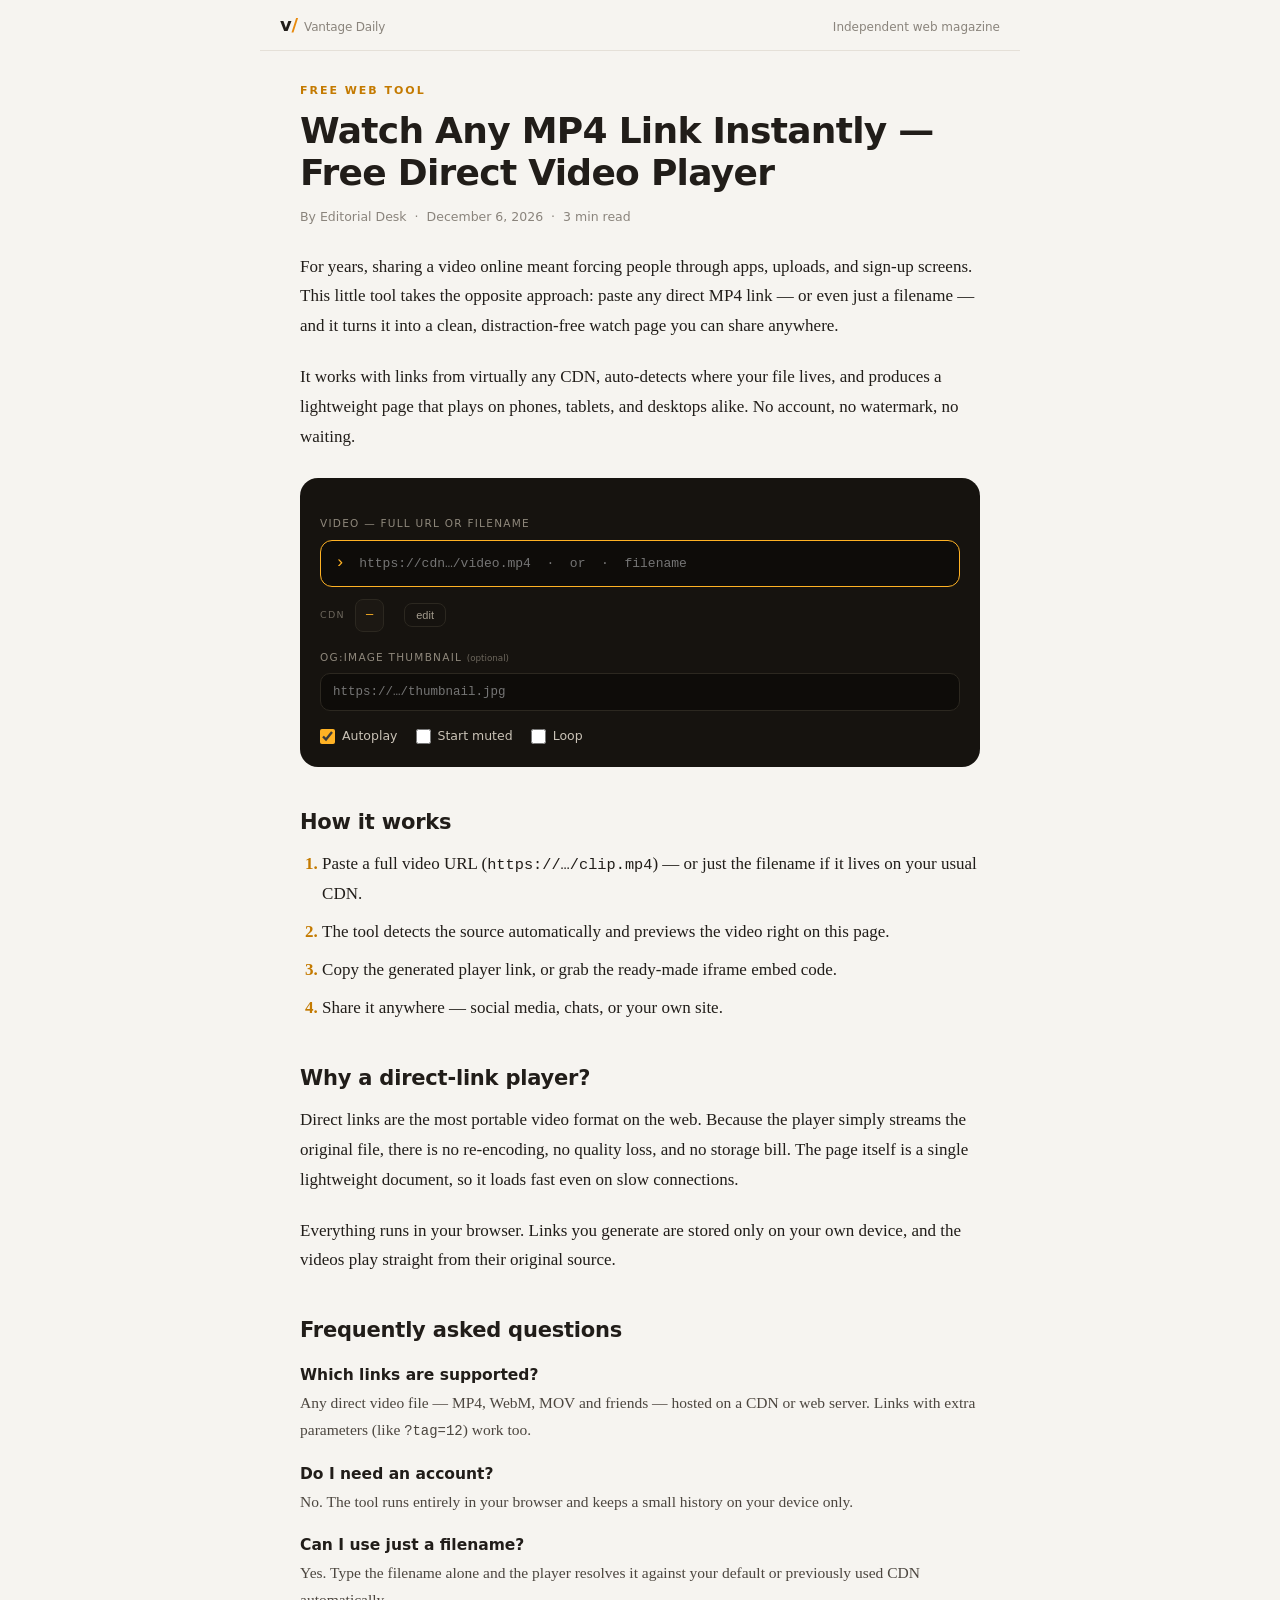
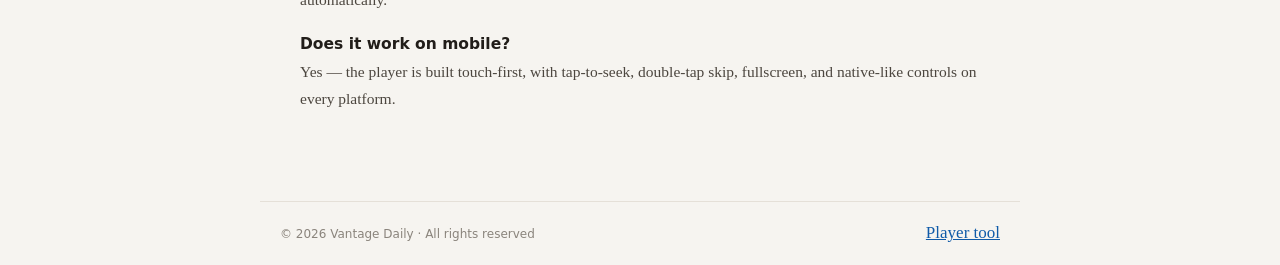
==== f/index.html @ b1898a8d "Add files via upload" ====
<!DOCTYPE html>
<html lang="en">
<head>
<meta charset="UTF-8">
<meta name="viewport" content="width=device-width, initial-scale=1, viewport-fit=cover">
<meta name="robots" content="index, follow, max-image-preview:large">
<meta name="theme-color" content="#f6f4f0">
<title>Free Direct MP4 Player Online</title>
<meta name="description" content="Turn any direct MP4 link into a clean, mobile-friendly watch page.">
<style>
  *{margin:0;padding:0;box-sizing:border-box}
  [hidden]{display:none!important}
  html{color-scheme:light}
  body{background:#f6f4f0;color:#211d19;font:17px/1.75 Georgia,'Times New Roman',serif;-webkit-tap-highlight-color:transparent}

  /* mode player: layar penuh, gelap, tanpa kerangka situs */
  body.mode-play{background:#000;overflow:hidden}
  body.mode-play .site,body.mode-play footer.site{display:none}

  /* ===== kerangka situs (mode generator) ===== */
  .site{max-width:760px;margin:0 auto;padding:16px 20px;display:flex;align-items:baseline;justify-content:space-between;border-bottom:1px solid #e5e0d8}
  .site b{font:700 18px/1 system-ui,-apple-system,'Segoe UI',Roboto,sans-serif;letter-spacing:-.01em}
  .site b em{color:#e8890c;font-style:normal}
  .site span{font:12px system-ui,sans-serif;color:#8a847c}
  main{max-width:720px;margin:0 auto;padding:34px 20px 50px}
  .kicker{font:600 11px/1 system-ui,sans-serif;letter-spacing:.18em;color:#c47a00;text-transform:uppercase}
  h1{font:700 clamp(26px,5vw,36px)/1.18 system-ui,-apple-system,'Segoe UI',Roboto,sans-serif;letter-spacing:-.02em;margin:12px 0 14px}
  .byline{display:flex;gap:8px;flex-wrap:wrap;font:12.5px system-ui,sans-serif;color:#8a847c;margin-bottom:28px}
  .post p{margin:0 0 1.25em}
  .post h2{font:700 21px/1.3 system-ui,sans-serif;letter-spacing:-.01em;margin:2em 0 .6em}
  .post h3{font:600 15.5px system-ui,sans-serif;margin:1.4em 0 .3em}
  a.inline{color:#0f5aa8}
  ol.steps{padding-left:1.3em;margin-bottom:1.4em}
  ol.steps li{margin:.5em 0}
  ol.steps li::marker{color:#c47a00;font-weight:700}
  .faq p{color:#4c463f;font-size:15.5px}
  footer.site{border-top:1px solid #e5e0d8;border-bottom:0;margin-top:20px}

  /* ===== tombol CTA ===== */
  .cta-btn{display:inline-block;font:700 16px/1 system-ui,sans-serif;color:#241400;
    background:linear-gradient(180deg,#ffc043,#ff9d0a);padding:16px 34px;border-radius:999px;
    text-decoration:none;box-shadow:0 10px 24px rgba(255,157,10,.35);animation:pulse 2.4s ease-in-out infinite}
  .cta-btn:active{transform:translateY(1px)}
  @keyframes pulse{0%,100%{transform:scale(1)}50%{transform:scale(1.04)}}

  /* ===== kartu tool (gelap, dalam halaman terang) ===== */
  .tool{background:#16130f;color:#eee;border-radius:18px;padding:20px;margin:2em 0;font-family:system-ui,sans-serif;font-size:13.5px}
  .lb{display:block;font-size:10.5px;letter-spacing:.12em;color:#8f887c;text-transform:uppercase;margin:16px 0 7px}
  .lb small{text-transform:none;letter-spacing:0;color:#6d675d}
  .term{display:flex;align-items:center;gap:8px;background:#0e0c09;border:1px solid #2c2820;border-radius:12px;padding:4px 4px 4px 14px;transition:border-color .15s}
  .term:focus-within{border-color:#ffb224}
  .term .ps{color:#ffb224;font-family:ui-monospace,Menlo,monospace;font-size:17px;flex:none}
  .term input{flex:1;min-width:0;background:none;border:0;outline:0;color:#fff;font-family:ui-monospace,Menlo,Consolas,monospace;font-size:13px;padding:11px 6px}
  .inp{width:100%;background:#0e0c09;border:1px solid #2c2820;border-radius:10px;color:#fff;outline:0;font-family:ui-monospace,Menlo,monospace;font-size:12.5px;padding:11px 12px;transition:border-color .15s}
  .inp:focus{border-color:#ffb224}
  .cdnrow{display:flex;align-items:center;gap:10px;flex-wrap:wrap;font-size:12px}
  .cdnrow .k{font-size:9.5px;letter-spacing:.14em;color:#6d675d;text-transform:uppercase}
  .cdnrow code{font-family:ui-monospace,Menlo,monospace;color:#ffb224;background:#1c1813;border:1px solid #2c2820;border-radius:8px;padding:5px 10px;max-width:52vw;overflow:hidden;text-overflow:ellipsis;white-space:nowrap}
  .cdnrow .st{color:#8f887c}
  .mini{background:none;border:1px solid #2c2820;color:#a49c8e;border-radius:8px;font-size:11px;padding:5px 11px;cursor:pointer}
  .mini:hover{border-color:#ffb224;color:#ffb224}
  .opts{display:flex;flex-wrap:wrap;gap:8px 18px;font-size:12.5px;color:#c9c2b6}
  .opts label{display:flex;align-items:center;gap:7px;cursor:pointer}
  .opts input{accent-color:#ffb224;width:15px;height:15px}
  #pvWrap{margin-top:16px;border:1px solid #2c2820;border-radius:12px;overflow:hidden;background:#000}
  #pv{display:block;width:100%;max-height:280px;object-fit:contain;background:#000}
  #pvInfo{font-family:ui-monospace,Menlo,monospace;font-size:11px;color:#8f887c;padding:8px 12px;border-top:1px solid #241f18}
  .pverr{margin-top:12px;color:#ff8f80;font-size:12.5px;background:#23120e;border:1px solid #40201a;border-radius:10px;padding:10px 14px;line-height:1.55}
  .out{display:flex;gap:8px;flex-wrap:wrap}
  .out input{flex:1;min-width:180px;background:#0e0c09;border:1px solid #2c2820;border-radius:10px;color:#ffb224;font-family:ui-monospace,Menlo,monospace;font-size:12px;padding:11px 12px}
  .btn{flex:none;font:600 11.5px/1 ui-monospace,Menlo,monospace;letter-spacing:.05em;padding:12px 16px;border-radius:10px;border:1px solid transparent;cursor:pointer}
  .btn-a{background:#ffb224;color:#1a1200}
  .btn-a:hover{background:#ffc14d}
  .btn-g{background:none;color:#ddd;border-color:#3a352b}
  .btn-g:hover{border-color:#fff;color:#fff}
  #hist{list-style:none;margin-top:2px}
  #hist li{display:flex;align-items:center;gap:10px;padding:9px 0;border-top:1px solid #241f18;font-size:12.5px}
  #hist .hn{flex:1;min-width:0;overflow:hidden;text-overflow:ellipsis;white-space:nowrap;color:#c9c2b6;cursor:pointer}
  #hist .hn:hover{color:#ffb224}
  #hist button{background:none;border:0;color:#8f887c;cursor:pointer;font-size:12px;padding:4px 6px;border-radius:6px}
  #hist button:hover{background:#241f18;color:#fff}

  #toast{position:fixed;left:50%;bottom:26px;transform:translate(-50%,16px);background:#1e1e1e;border:1px solid #3a3a3a;color:#fff;font:13px system-ui,sans-serif;padding:10px 18px;border-radius:99px;opacity:0;pointer-events:none;transition:opacity .2s,transform .2s;z-index:99}
  #toast.on{opacity:1;transform:translate(-50%,0)}

  /* ===== player (fullscreen) ===== */
  #stage{position:fixed;inset:0;background:#000;overflow:hidden;
    user-select:none;-webkit-user-select:none;-webkit-touch-callout:none}
  #stage.idle{cursor:none}
  #stage video{position:absolute;inset:0;width:100%;height:100%;object-fit:contain;background:#000;display:block}
  #tap{position:absolute;inset:0;z-index:1;touch-action:manipulation}
  #spinner{position:absolute;top:50%;left:50%;width:46px;height:46px;margin:-23px 0 0 -23px;border-radius:50%;border:3px solid rgba(255,255,255,.15);border-top-color:#ffb224;animation:sp .8s linear infinite;z-index:2;opacity:0;pointer-events:none;transition:opacity .2s}
  #spinner.on{opacity:1}
  @keyframes sp{to{transform:rotate(360deg)}}
  #big{position:absolute;inset:0;z-index:2;display:grid;place-items:center}
  #big button{width:76px;height:76px;border-radius:50%;border:1px solid rgba(255,255,255,.35);background:rgba(0,0,0,.5);color:#fff;display:grid;place-items:center;cursor:pointer}
  #unmute{position:absolute;top:max(12px,env(safe-area-inset-top));left:max(12px,env(safe-area-inset-left));z-index:4;display:inline-flex;align-items:center;gap:8px;background:rgba(0,0,0,.65);border:1px solid rgba(255,255,255,.25);border-radius:99px;color:#fff;font:12.5px system-ui,sans-serif;padding:9px 14px;cursor:pointer;transition:opacity .25s}
  .ripple{position:absolute;z-index:2;transform:translate(-50%,-50%);display:grid;place-items:center;pointer-events:none;animation:rf .6s ease-out forwards}
  .ripple i{position:absolute;width:70px;height:70px;border-radius:50%;border:2px solid rgba(255,255,255,.7);animation:rg .55s ease-out forwards}
  .ripple b{font:12px ui-monospace,Menlo,monospace;background:rgba(0,0,0,.6);padding:4px 10px;border-radius:99px;color:#fff}
  @keyframes rg{0%{transform:scale(.35);opacity:1}100%{transform:scale(1.6);opacity:0}}
  @keyframes rf{0%{opacity:1}70%{opacity:1}100%{opacity:0}}

  #controls{position:absolute;left:0;right:0;bottom:0;z-index:3;padding:24px 10px max(8px,env(safe-area-inset-bottom));
    background:linear-gradient(to top,rgba(0,0,0,.82),rgba(0,0,0,.4) 60%,transparent);transition:opacity .25s}
  #stage.idle #controls,#stage.idle #unmute{opacity:0;pointer-events:none}
  #prog{position:relative;height:26px;display:flex;align-items:center;cursor:pointer;touch-action:none}
  .tr{position:relative;width:100%;height:4px;border-radius:99px;background:rgba(255,255,255,.18);transition:height .15s}
  #prog:hover .tr,#prog.scr .tr{height:6px}
  #buf,#fill{position:absolute;inset:0;border-radius:inherit;transform-origin:left;transform:scaleX(0)}
  #buf{background:rgba(255,255,255,.25)}
  #fill{background:#ffb224}
  #dot{position:absolute;top:50%;left:0;width:13px;height:13px;border-radius:50%;background:#ffb224;transform:translate(-50%,-50%) scale(0);transition:transform .15s}
  #prog:hover #dot,#prog.scr #dot{transform:translate(-50%,-50%) scale(1)}
  #bubble{position:absolute;bottom:28px;left:0;transform:translateX(-50%);background:#111;border:1px solid #333;border-radius:6px;font:11px ui-monospace,Menlo,monospace;padding:4px 8px;white-space:nowrap;color:#fff;opacity:0;transition:opacity .12s;pointer-events:none}
  #prog:hover #bubble,#prog.scr #bubble{opacity:1}
  .bar{display:flex;align-items:center;gap:2px}
  .b{width:38px;height:38px;flex:none;display:inline-flex;align-items:center;justify-content:center;border:0;border-radius:8px;background:none;color:rgba(255,255,255,.88);cursor:pointer;text-decoration:none}
  .b:hover{background:rgba(255,255,255,.12);color:#fff}
  .b.txt{font:12.5px ui-monospace,Menlo,monospace;width:auto;min-width:42px;padding:0 8px}
  .time{font:12.5px ui-monospace,Menlo,monospace;padding:0 10px;font-variant-numeric:tabular-nums;white-space:nowrap;color:#fff}
  .time .d{color:rgba(255,255,255,.45)}
  .sp{flex:1}
  .vol{display:flex;align-items:center}
  #vol{-webkit-appearance:none;appearance:none;width:0;opacity:0;height:3px;border-radius:99px;background:rgba(255,255,255,.25);cursor:pointer;transition:width .2s,opacity .2s,margin .2s}
  .vol:hover #vol,#vol:focus-visible{width:70px;opacity:1;margin:0 8px 0 2px}
  #vol::-webkit-slider-thumb{-webkit-appearance:none;width:11px;height:11px;border-radius:50%;background:#fff;border:0}
  #vol::-moz-range-thumb{width:11px;height:11px;border-radius:50%;background:#fff;border:0}
  @media (hover:none){#vol{display:none}}
  #menu{position:absolute;bottom:calc(100% + 10px);right:10px;background:#111;border:1px solid #333;border-radius:10px;padding:5px;min-width:80px;display:flex;flex-direction:column;box-shadow:0 12px 30px rgba(0,0,0,.5)}
  #menu button{font:12px ui-monospace,Menlo,monospace;text-align:right;padding:7px 12px;background:none;border:0;border-radius:6px;color:rgba(255,255,255,.7);cursor:pointer}
  #menu button:hover{background:rgba(255,255,255,.08);color:#fff}
  #menu button.on{color:#ffb224}

  /* ===== unit CTA di dalam player ===== */
  #ctaBanner{position:absolute;left:10px;bottom:64px;z-index:5;display:flex;align-items:center;gap:10px;
    background:rgba(12,10,8,.88);border:1px solid #3a352b;border-radius:12px;padding:8px 10px 8px 14px;
    -webkit-backdrop-filter:blur(6px);backdrop-filter:blur(6px)}
  #ctaBanner a{display:flex;align-items:center;gap:10px;color:#fff;text-decoration:none;font:13px system-ui,sans-serif;cursor:pointer}
  #ctaBanner b{font:600 9px/1 system-ui,sans-serif;letter-spacing:.16em;color:#ffb224;border:1px solid #4a4335;border-radius:4px;padding:3px 6px}
  #ctaBanner i{color:#ffb224;font-style:normal;font-size:15px}
  #ctaBannerX{background:none;border:0;color:#8f887c;cursor:pointer;font-size:12px;padding:4px 6px}

  #cta,#endcard{position:absolute;inset:0;z-index:6;display:grid;place-items:center;background:rgba(0,0,0,.88);-webkit-backdrop-filter:blur(4px);backdrop-filter:blur(4px)}
  .cta-card,.ec-card{background:#16130f;border:1px solid #3a352b;border-radius:16px;padding:26px 30px;text-align:center;max-width:88%;box-shadow:0 20px 60px rgba(0,0,0,.55)}
  .cta-k,.ec-k{font:600 10px/1 system-ui,sans-serif;letter-spacing:.22em;color:#ffb224;margin:0 0 10px}
  .cta-card h3,.ec-card h3{font:700 20px/1.25 system-ui,sans-serif;color:#fff;margin:0 0 6px}
  .cta-card .sub,.ec-s{font:13px/1.5 system-ui,sans-serif;color:#a49c8e;margin:0 0 18px}
  #ctaSkip,#ecReplay{display:block;margin:12px auto 0;background:none;border:0;color:#8f887c;font:12px system-ui,sans-serif;cursor:pointer;text-decoration:underline}

  #err{position:absolute;inset:0;z-index:7;display:grid;place-items:center;background:rgba(0,0,0,.94);padding:20px;text-align:center}
  #err h2{font:600 17px system-ui,sans-serif;color:#fff;margin-bottom:8px}
  #errTxt{font:13.5px/1.55 system-ui,sans-serif;color:#999;max-width:400px;margin:0 auto 6px}
  #errUrl{display:block;font:11px ui-monospace,Menlo,monospace;color:#666;max-width:min(460px,88%);margin:0 auto 16px;overflow:hidden;text-overflow:ellipsis;white-space:nowrap}
  .errb{display:flex;gap:10px;justify-content:center;flex-wrap:wrap}
</style>
</head>
<body>

<header class="site"><b>v<em>/</em> <span id="brand"></span></b><span>Independent web magazine</span></header>

<!-- ================= MODE PLAYER FULLSCREEN (?id=…) ================= -->
<div id="modePlayer" hidden>
  <div id="stage">
    <video id="vid" playsinline webkit-playsinline preload="metadata"></video>
    <div id="tap"></div>
    <div id="spinner"></div>
    <div id="big" hidden><button id="bigBtn" aria-label="Play"></button></div>
    <button id="unmute" hidden></button>

    <div id="controls">
      <div id="prog">
        <div class="tr"><div id="buf"></div><div id="fill"></div><div id="dot"></div></div>
        <div id="bubble">00:00</div>
      </div>
      <div class="bar">
        <button class="b" id="bPlay" title="Play/Pause (K)"></button>
        <div class="time"><span id="tCur">00:00</span> <span class="d">/ <span id="tDur">--:--</span></span></div>
        <div class="sp"></div>
        <div class="vol">
          <button class="b" id="bMute" title="Mute (M)"></button>
          <input id="vol" type="range" min="0" max="1" step="0.01" value="1" aria-label="Volume">
        </div>
        <button class="b txt" id="bSpeed" title="Playback speed">1×</button>
        <button class="b" id="bPip" title="Picture-in-Picture (P)" hidden></button>
        <a class="b" id="bDl" target="_blank" rel="noopener" title="Open / download video"></a>
        <button class="b" id="bFs" title="Fullscreen (F)"></button>
      </div>
      <div id="menu" hidden></div>
    </div>

    <!-- A — banner sponsor (varian opsional) -->
    <div id="ctaBanner" hidden>
      <a id="ctaBannerLink" target="_blank" rel="sponsored noopener">
        <b>SPONSORED</b><span>Continue To Watch Full</span><i>→</i>
      </a>
      <button id="ctaBannerX" aria-label="Close">✕</button>
    </div>

    <!-- B — tombol besar "Continue To Watch Full" (default) -->
    <div id="cta" role="dialog" aria-label="Continue watching" hidden>
      <div class="cta-card">
        <p class="cta-k">VIDEO PAUSED · SPONSORED</p>
        <h3>Continue To Watch Full</h3>
        <p class="sub">Continue on our partner's site, or resume playback below.</p>
        <a class="cta-btn" id="ctaBtn" target="_blank" rel="sponsored noopener">Continue To Watch Full</a>
        <button id="ctaSkip" type="button">Resume video</button>
      </div>
    </div>

    <!-- C — end-card saat video selesai -->
    <div id="endcard" hidden>
      <div class="ec-card">
        <p class="ec-k">UP NEXT · SPONSORED</p>
        <h3>Enjoyed the video?</h3>
        <p class="ec-s">Here's a pick from our partner — opens in a new tab.</p>
        <a class="cta-btn" id="ecBtn" target="_blank" rel="sponsored noopener">Watch Next</a>
        <button id="ecReplay" type="button">↺ Replay</button>
      </div>
    </div>

    <div id="err" hidden>
      <div>
        <h2>Video failed to load</h2>
        <p id="errTxt"></p>
        <code id="errUrl"></code>
        <div class="errb">
          <button class="btn btn-a" id="bRetry">TRY AGAIN</button>
          <a class="btn btn-g" id="bOpen2" target="_blank" rel="noopener">OPEN URL</a>
        </div>
      </div>
    </div>
  </div>
</div>

<!-- ================= MODE TOOL / GENERATOR (root) ================= -->
<div id="modeTool" hidden>
  <main>
    <article class="post">
      <p class="kicker">Free web tool</p>
      <h1>Watch Any MP4 Link Instantly — Free Direct Video Player</h1>
      <div class="byline">
        <span>By Editorial Desk</span><span>·</span>
        <time id="tDate"></time><span>·</span>
        <span>3 min read</span>
      </div>

      <p>For years, sharing a video online meant forcing people through apps, uploads, and sign-up screens. This little tool takes the opposite approach: paste any direct MP4 link — or even just a filename — and it turns it into a clean, distraction-free watch page you can share anywhere.</p>
      <p>It works with links from virtually any CDN, auto-detects where your file lives, and produces a lightweight page that plays on phones, tablets, and desktops alike. No account, no watermark, no waiting.</p>

      <div class="tool">
        <label class="lb">Video — full URL or filename</label>
        <div class="term">
          <span class="ps">›</span>
          <input id="srcIn" placeholder="https://cdn…/video.mp4  ·  or  ·  filename" spellcheck="false" autocomplete="off" autocapitalize="off">
        </div>

        <div class="cdnrow" style="margin-top:12px">
          <span class="k">CDN</span>
          <code id="cdnChip">—</code>
          <span class="st" id="cdnState"></span>
          <button class="mini" id="cdnEdit">edit</button>
        </div>

        <div id="adv" hidden>
          <label class="lb">Manual CDN <small>(optional — used if filename detection misses)</small></label>
          <input id="cdnIn" class="inp" placeholder="https://cdn2.videy.co/" spellcheck="false">
          <label class="lb">Player base <small>(empty = auto)</small></label>
          <input id="baseIn" class="inp" placeholder="auto from this file's location" spellcheck="false">
        </div>

        <label class="lb">og:image thumbnail <small>(optional)</small></label>
        <input id="thumbIn" class="inp" placeholder="https://…/thumbnail.jpg" spellcheck="false">

        <div class="opts" style="margin-top:14px">
          <label><input type="checkbox" id="opA" checked> Autoplay</label>
          <label><input type="checkbox" id="opM"> Start muted</label>
          <label><input type="checkbox" id="opL"> Loop</label>
        </div>

        <div id="pvWrap" hidden>
          <video id="pv" muted playsinline preload="metadata"></video>
          <div id="pvInfo"></div>
        </div>
        <p id="pvErr" class="pverr" hidden></p>

        <div id="outWrap" hidden>
          <label class="lb">Player link — copy &amp; share</label>
          <div class="out">
            <input id="outUrl" readonly>
            <button class="btn btn-a" id="bCopy">COPY</button>
            <button class="btn btn-g" id="bShare">SHARE</button>
            <button class="btn btn-g" id="bOpen">OPEN</button>
          </div>
          <label class="lb">Embed code (iframe)</label>
          <div class="out">
            <input id="outEmb" readonly>
            <button class="btn btn-g" id="bCopyEmb">COPY</button>
          </div>
        </div>

        <div id="histWrap" hidden>
          <label class="lb">Recent links (stored in this browser)</label>
          <ul id="hist"></ul>
        </div>
      </div>

      <h2>How it works</h2>
      <ol class="steps">
        <li>Paste a full video URL (<code style="font-size:.9em">https://…/clip.mp4</code>) — or just the filename if it lives on your usual CDN.</li>
        <li>The tool detects the source automatically and previews the video right on this page.</li>
        <li>Copy the generated player link, or grab the ready-made iframe embed code.</li>
        <li>Share it anywhere — social media, chats, or your own site.</li>
      </ol>

      <h2>Why a direct-link player?</h2>
      <p>Direct links are the most portable video format on the web. Because the player simply streams the original file, there is no re-encoding, no quality loss, and no storage bill. The page itself is a single lightweight document, so it loads fast even on slow connections.</p>
      <p>Everything runs in your browser. Links you generate are stored only on your own device, and the videos play straight from their original source.</p>

      <h2>Frequently asked questions</h2>
      <div class="faq">
        <h3>Which links are supported?</h3>
        <p>Any direct video file — MP4, WebM, MOV and friends — hosted on a CDN or web server. Links with extra parameters (like <code style="font-size:.9em">?tag=12</code>) work too.</p>
        <h3>Do I need an account?</h3>
        <p>No. The tool runs entirely in your browser and keeps a small history on your device only.</p>
        <h3>Can I use just a filename?</h3>
        <p>Yes. Type the filename alone and the player resolves it against your default or previously used CDN automatically.</p>
        <h3>Does it work on mobile?</h3>
        <p>Yes — the player is built touch-first, with tap-to-seek, double-tap skip, fullscreen, and native-like controls on every platform.</p>
      </div>
    </article>
  </main>
</div>

<footer class="site">
  <span>© <span id="yr"></span> <span id="brand2"></span> · All rights reserved</span>
  <a class="inline" href="./">Player tool</a>
</footer>

<div id="toast"></div>

<script>
(() => {
'use strict';

/* ================================================================
   KONFIGURASI — sudah terisi
   ================================================================ */
const SITE_NAME     = 'Vantage Daily';
const SMARTLINK_URL = 'https://omg10.com/4/10410353';   // target tombol Continue To Watch Full

/* Zona Monetag — format {src, zone} sesuai snippet dashboard */
const MONETAG_ZONES = [
  { src: 'https://al5sm.com/tag.min.js', zone: '10918787' },   // Popunder
  // { src: 'https://…/tag.min.js', zone: 'ID_ZONE_LAIN' },     // tambahkan zona lain di sini
];

const CTA_VARIANT  = 'B';  // 'B' = tombol besar (default) | 'A' = banner kecil | 'AB' = split test
const CTA_DELAY    = 8;    // detik — tombol muncul setelah video berputar sekian detik (5–10)
const PAUSE_AT_CTA = true; // video otomatis BERHENTI saat tombol muncul
const END_CARD     = true; // kartu rekomendasi saat video selesai
const DEFAULT_CDN  = 'https://cdn2.videy.co/';

/* ================= util umum ================= */
const $ = id => document.getElementById(id);
const I = {
  play:'<path d="M8 5v14l11-7z" fill="currentColor" stroke="none"/>',
  pause:'<path d="M7 5h3.6v14H7zM13.4 5H17v14h-3.6z" fill="currentColor" stroke="none"/>',
  replay:'<path d="M3 12a9 9 0 1 0 3-6.7"/><path d="M3 4v5h5"/>',
  volH:'<path d="M11 5 6.5 8.5H3v7h3.5L11 19z" fill="currentColor" stroke="none"/><path d="M15.5 8.5a5 5 0 0 1 0 7"/><path d="M18.5 5.5a9.5 9.5 0 0 1 0 13"/>',
  volL:'<path d="M11 5 6.5 8.5H3v7h3.5L11 19z" fill="currentColor" stroke="none"/><path d="M15.5 8.5a5 5 0 0 1 0 7"/>',
  mute:'<path d="M11 5 6.5 8.5H3v7h3.5L11 19z" fill="currentColor" stroke="none"/><path d="m16 9.5 5 5"/><path d="m21 9.5-5 5"/>',
  fsOn:'<path d="M8 3.5H5.5a2 2 0 0 0-2 2V8M16 3.5h2.5a2 2 0 0 1 2 2V8M8 20.5H5.5a2 2 0 0 1-2-2V16M16 20.5h2.5a2 2 0 0 0 2-2V16"/>',
  fsOff:'<path d="M8 3.5V6a2 2 0 0 1-2 2H3.5M16 3.5V6a2 2 0 0 0 2 2h2.5M8 20.5V18a2 2 0 0 0-2-2H3.5M16 20.5V18a2 2 0 0 1 2-2h2.5"/>',
  pip:'<rect x="3" y="4.5" width="18" height="15" rx="2"/><rect x="12" y="11" width="6.5" height="5.5" rx="1" fill="currentColor" stroke="none"/>',
  dl:'<path d="M12 3.5V15"/><path d="m7 10.5 5 5 5-5"/><path d="M4.5 20.5h15"/>'
};
const svg = (n,s=20)=>`<svg viewBox="0 0 24 24" width="${s}" height="${s}" fill="none" stroke="currentColor" stroke-width="1.8" stroke-linecap="round" stroke-linejoin="round" aria-hidden="true">${I[n]}</svg>`;

const VIDEO_EXT = /\.(mp4|m4v|webm|ogv|mov|mkv)([?#]|$)/i;
const fmt = t => {
  if (!isFinite(t)) return '--:--';
  t = Math.max(0, Math.round(t));
  const h=t/3600|0, m=(t%3600)/60|0, s=t%60, p=n=>String(n).padStart(2,'0');
  return (h?h+':'+p(m):p(m))+':'+p(s);
};
const fname = u => { try { return decodeURIComponent(new URL(u, location.href).pathname.split('/').pop()||''); } catch(_){ return u; } };
const originOf = u => { try { return new URL(u).origin + '/'; } catch(_){ return ''; } };
const joinBase = (b,n) => (b||DEFAULT_CDN).replace(/\/?$/,'/') + String(n).replace(/^\/+/,'');

function toast(msg) {
  const t = $('toast'); t.textContent = msg; t.classList.add('on');
  clearTimeout(toast._t); toast._t = setTimeout(()=>t.classList.remove('on'), 1400);
}
function copyText(text) {
  const done = () => toast('Copied ✓');
  const fb = () => {
    const ta = document.createElement('textarea');
    ta.value = text; ta.style.cssText = 'position:fixed;opacity:0';
    document.body.appendChild(ta); ta.select();
    try { document.execCommand('copy'); done(); } catch(_){}
    ta.remove();
  };
  if (navigator.clipboard && window.isSecureContext)
    navigator.clipboard.writeText(text).then(done).catch(fb);
  else fb();
}

/* Monetag: zona dimuat pada interaksi pertama pengunjung —
   impresi sah dari klik nyata, LCP halaman tetap cepat */
let adsLoaded = false;
function loadAds() {
  if (adsLoaded || !MONETAG_ZONES.length) return;
  adsLoaded = true;
  MONETAG_ZONES.forEach(z => {
    const s = document.createElement('script');
    s.async = true;
    s.setAttribute('data-cfasync','false');
    if (z.zone) s.dataset.zone = z.zone;   // = s.dataset.zone='10918787'
    s.src = z.src;                          // = s.src='https://al5sm.com/tag.min.js'
    (document.head || document.documentElement).appendChild(s);
  });
}

/* ================= baca ?id= ================= */
function getId() {
  const s = location.search;
  if (!s || s === '?') return null;
  let via = null;
  try { via = new URLSearchParams(s).get('id'); } catch(_){}
  const m = s.match(/[?&]id=([\s\S]*)$/);
  let raw = null;
  if (m) { try { raw = decodeURIComponent(m[1]); } catch(_){ raw = m[1]; } }
  if (raw && /^https?:\/\//i.test(raw)) {
    const KNOWN = /^(autoplay|muted|loop|t|cdn|thumb)=/i;
    const segs = raw.split('&');
    let id = segs[0];
    for (let i = 1; i < segs.length; i++) { if (KNOWN.test(segs[i])) break; id += '&' + segs[i]; }
    return id;
  }
  return via || raw;
}
function resolveSrc(v, cdnBase) {
  v = (v||'').trim();
  if (!v) return null;
  if (/^https?:\/\//i.test(v)) return v;
  if (/^\/\//.test(v)) return 'https:' + v;
  let f = v.replace(/^\.?\/+/, '');
  if (!VIDEO_EXT.test(f) && !f.includes('?')) f += '.mp4';
  return joinBase(cdnBase || DEFAULT_CDN, f);
}

/* ================= SEO helpers ================= */
function setMeta(key, val) {
  const isTw = key.startsWith('twitter');
  let m = document.querySelector(`meta[${isTw?'name':'property'}="${key}"]`);
  if (!m) { m = document.createElement('meta'); m.setAttribute(isTw?'name':'property', key); document.head.appendChild(m); }
  m.setAttribute('content', val);
}
function setCanonical(u) {
  let l = document.querySelector('link[rel="canonical"]');
  if (!l) { l = document.createElement('link'); l.rel = 'canonical'; document.head.appendChild(l); }
  l.href = u;
}
function setLD(obj) {
  const s = document.createElement('script');
  s.type = 'application/ld+json';
  s.textContent = JSON.stringify(obj);
  document.head.appendChild(s);
}

/* ================= JUDUL PREVIEW (deterministik per ?id=) ================= */
function cyrb128(str){let h1=1779033703,h2=3144134277,h3=1013904242,h4=2773480762;for(let i=0,k;i<str.length;i++){k=str.charCodeAt(i);h1=h2^Math.imul(h1^k,597399067);h2=h3^Math.imul(h2^k,2869860233);h3=h4^Math.imul(h3^k,951274213);h4=h1^Math.imul(h4^k,2716044179);}h1=Math.imul(h3^(h1>>>18),597399067);h2=Math.imul(h4^(h2>>>22),2869860233);h3=Math.imul(h1^(h3>>>17),951274213);h4=Math.imul(h2^(h4>>>19),2716044179);return[(h1^h2^h3^h4)>>>0,(h2^h1)>>>0,(h3^h1)>>>0,(h4^h1)>>>0];}
function mulberry32(a){return function(){a|=0;a=a+0x6D2B79F5|0;let t=Math.imul(a^a>>>15,1|a);t=t+Math.imul(t^t>>>7,61|t)^t;return((t^t>>>14)>>>0)/4294967296;}}

const TOPICS=['Morning Routines','Home Workouts','Budget Travel','Pour-Over Coffee','Minimalist Living','Productivity Systems','Streaming Tech','Smartphone Photography','Weekly Meal Prep','Day Hiking','Digital Decluttering','Running for Beginners','Urban Gardening','Sleep Hygiene','Personal Finance Basics','Language Learning','Desk Setups','Video Streaming','Content Creation','Remote Work'];
const ADJ=['Simple','Practical','Honest','No-Nonsense','Refreshingly Realistic','Beginner-Friendly','Underrated','Surprisingly Effective'];
const TITLE_TPL=[
'{Topic}: {adj} Ideas That Actually Work',
'{n} {topic} Habits Worth Copying This Year',
'What Nobody Tells You About {topic}',
'The {adj} Guide to {topic}, Explained',
'Why Everyone Is Talking About {topic} Right Now',
'{topic} 101: {adj} Steps to Get Started',
'{n} {topic} Mistakes Almost Everyone Makes'];
const DEKS=[
'A practical, no-nonsense look at {topic} — what works, what doesn\u2019t, and how to start today.',
'{Topic} made simple: the fundamentals, the common mistakes, and a plan you can actually stick to.',
'Everything you need to know about {topic}, minus the hype and the 20-step systems.',
'From basics to breakthroughs: a clear-eyed guide to {topic} for busy people.'];

function buildArticle(seed) {
  const rng = mulberry32(cyrb128(seed)[0]);
  const pk = a => a[(rng()*a.length)|0];
  const topic = pk(TOPICS), tl = topic.toLowerCase();
  const n = 3 + ((rng()*3)|0), adj = pk(ADJ).toLowerCase();
  const F = s => s.replace(/{Topic}/g,topic).replace(/{topic}/g,tl).replace(/{n}/g,n).replace(/{adj}/g,adj);
  return { title: F(pk(TITLE_TPL)), dek: F(pk(DEKS)) };
}
function fmtDate(d) { return d.toLocaleDateString('en-US',{month:'long',day:'numeric',year:'numeric'}); }

/* ================= MODE PLAYER (fullscreen) ================= */
function initPlayer(id, q) {
  document.body.classList.add('mode-play');
  $('modeTool').hidden = true;
  $('modePlayer').hidden = false;

  /* meta preview share */
  const a = buildArticle(id);
  document.title = a.title + ' · ' + SITE_NAME;
  const thumb = q.get('thumb') || '';
  setMeta('description', a.dek);
  setMeta('og:title', a.title);
  setMeta('og:description', a.dek);
  setMeta('og:type', 'video.other');
  setMeta('og:site_name', SITE_NAME);
  if (thumb) { setMeta('og:image', thumb); setMeta('twitter:card','summary_large_image'); setMeta('twitter:image', thumb); }
  else setMeta('twitter:card','summary');
  setMeta('twitter:title', a.title);
  setMeta('twitter:description', a.dek);
  const canon = location.origin + location.pathname + '?id=' + encodeURIComponent(id);
  setCanonical(canon);
  setMeta('og:url', canon);

  /* --- referensi DOM --- */
  const stage=$('stage'), vid=$('vid'), tap=$('tap'), spin=$('spinner'),
        big=$('big'), bigBtn=$('bigBtn'), unmute=$('unmute'),
        prog=$('prog'), fill=$('fill'), buf=$('buf'), dot=$('dot'), bubble=$('bubble'),
        bPlay=$('bPlay'), tCur=$('tCur'), tDur=$('tDur'), bMute=$('bMute'), vol=$('vol'),
        bSpeed=$('bSpeed'), menu=$('menu'), bPip=$('bPip'), bDl=$('bDl'), bFs=$('bFs'),
        errBox=$('err'), errTxt=$('errTxt'), errUrl=$('errUrl'), bRetry=$('bRetry'), bOpen=$('bOpen2');

  bPlay.innerHTML=svg('play'); bigBtn.innerHTML=svg('play',30);
  bMute.innerHTML=svg('volH'); bFs.innerHTML=svg('fsOn');
  bPip.innerHTML=svg('pip',18); bDl.innerHTML=svg('dl',18);
  unmute.innerHTML=svg('mute',15)+'<span>Tap for sound</span>';

  /* ---- CTA & end-card → smartlink ---- */
  const ctaBox=$('cta'), ctaBtn=$('ctaBtn'), ctaSkip=$('ctaSkip'),
        ctaBanner=$('ctaBanner'), ctaBannerLink=$('ctaBannerLink'), ctaBannerX=$('ctaBannerX'),
        endcard=$('endcard'), ecBtn=$('ecBtn'), ecReplay=$('ecReplay');

  ctaBtn.href = SMARTLINK_URL;
  ctaBannerLink.href = SMARTLINK_URL;
  ecBtn.href = SMARTLINK_URL;

  let variant = CTA_VARIANT;
  if (variant === 'AB') {
    try { variant = sessionStorage.getItem('vg_cta_var'); } catch(_){}
    if (variant !== 'A' && variant !== 'B') {
      variant = Math.random() < .5 ? 'A' : 'B';
      try { sessionStorage.setItem('vg_cta_var', variant); } catch(_){}
    }
  }

  let ctaOpen=false, pausedByCta=false, endOpen=false;

  function showBreak() {
    if (ctaOpen || endOpen) return;
    ctaOpen = true;
    if (variant === 'A') ctaBanner.hidden = false;
    else ctaBox.hidden = false;
    /* video otomatis berhenti saat tombol muncul */
    if (PAUSE_AT_CTA && !vid.paused && !vid.ended) { vid.pause(); pausedByCta = true; }
    stage.classList.remove('idle');
  }
  function closeBreak(resume = true) {
    ctaBox.hidden = true; ctaBanner.hidden = true; ctaOpen = false;
    if (pausedByCta && resume) vid.play().catch(()=>{});
    pausedByCta = false;
    arm();
  }
  function openEndCard() {
    if (!END_CARD || endOpen) return;
    endOpen = true;
    ctaBox.hidden = true; ctaBanner.hidden = true; ctaOpen = false; pausedByCta = false;
    endcard.hidden = false;
    stage.classList.remove('idle');
  }

  vid.addEventListener('timeupdate', () => {
    if (vid.duration && vid.currentTime >= CTA_DELAY) showBreak();
  });
  vid.addEventListener('ended', openEndCard);
  ctaBtn.addEventListener('click', () => closeBreak());      // smartlink buka tab baru + video lanjut
  ctaBannerLink.addEventListener('click', () => closeBreak());
  ctaSkip.addEventListener('click', () => closeBreak());
  ctaBannerX.addEventListener('click', () => closeBreak());
  ecReplay.addEventListener('click', () => {
    endcard.hidden = true; endOpen = false;
    vid.currentTime = 0; vid.play().catch(()=>{});
  });

  /* semua zona Monetag dimuat pada interaksi pertama pengunjung */
  document.addEventListener('pointerdown', loadAds, { once: true, capture: true });

  /* base CDN: dari &cdn= → memori lokal → default */
  let cdnP = (q.get('cdn')||'').trim();
  if (!/^https?:\/\//i.test(cdnP)) cdnP = '';
  if (!cdnP) { try { cdnP = localStorage.getItem('vg_lastcdn') || ''; } catch(_){} }
  if (cdnP && !/\/$/.test(cdnP)) cdnP += '/';

  const fine = matchMedia('(hover:hover) and (pointer:fine)').matches;
  let src='', scrub=false, hideT=0, lastTap={t:0,x:0,tm:0}, startAt=0;

  const errOn = () => !errBox.hidden;
  function sync() {
    const wait = !!vid.src && vid.readyState < 3 && !vid.ended && !errOn();
    spin.classList.toggle('on', wait);
    big.hidden = !(vid.src && !errOn() && !wait && (vid.paused || vid.ended) && !ctaOpen && !endOpen);
    if (!big.hidden) bigBtn.innerHTML = svg(vid.ended?'replay':'play',30);
    unmute.hidden = !(vid.muted && !vid.paused && !errOn());
  }
  function fail() {
    spin.classList.remove('on'); big.hidden = true;
    const C = {1:'Loading was aborted.',2:'Network error.',3:'Video is corrupted or failed to decode.',4:'File not found (404) or format not supported.'};
    errTxt.textContent = (vid.error && C[vid.error.code]) || 'Source could not be reached.';
    errUrl.textContent = src || '';
    errBox.hidden = false;
  }
  function load(url, o = {}) {
    src = url; errBox.hidden = true;
    bDl.href = url; bOpen.href = url;
    vid.loop = !!o.loop;
    if (o.t > 0) startAt = o.t;
    if (o.muted) vid.muted = true;
    vid.src = url; vid.load(); sync(); wake();
    if (o.autoplay !== false) vid.play().catch(() => { vid.muted = true; vid.play().catch(()=>{}); });
    else big.hidden = false;
  }

  vid.addEventListener('loadedmetadata', () => {
    tDur.textContent = fmt(vid.duration);
    if (startAt && startAt < vid.duration) { vid.currentTime = startAt; startAt = 0; }
    sync();
  });
  ['play','playing','pause','ended','waiting','canplay','seeking','seeked'].forEach(e => vid.addEventListener(e, sync));
  vid.addEventListener('error', fail);
  vid.addEventListener('progress', () => {
    const d = vid.duration;
    if (d && vid.buffered.length) buf.style.transform = `scaleX(${Math.min(1, vid.buffered.end(vid.buffered.length-1)/d)})`;
  });
  vid.addEventListener('volumechange', () => { volUI(); sync(); });
  vid.addEventListener('ratechange', () => {
    bSpeed.textContent = vid.playbackRate + '×';
    menu.querySelectorAll('button').forEach(b => b.classList.toggle('on', +b.dataset.r === vid.playbackRate));
  });

  let lastC = -1;
  (function raf() {
    const d = vid.duration;
    if (d > 0) {
      const r = Math.min(1, vid.currentTime / d);
      fill.style.transform = `scaleX(${r})`;
      dot.style.left = r*100 + '%';
      const c = vid.currentTime|0;
      if (c !== lastC) { lastC = c; tCur.textContent = fmt(c); }
    }
    requestAnimationFrame(raf);
  })();

  function togglePlay() {
    if (!vid.src) return;
    if (vid.paused || vid.ended) vid.play().catch(()=>{ vid.muted=true; vid.play().catch(()=>{}); });
    else vid.pause();
    wake();
  }
  bPlay.onclick = togglePlay;
  bigBtn.onclick = togglePlay;

  const ratio = e => { const r = prog.getBoundingClientRect(); return Math.min(1, Math.max(0,(e.clientX-r.left)/r.width)); };
  prog.addEventListener('pointerdown', e => {
    if (!vid.duration) return;
    scrub = true; prog.classList.add('scr'); prog.setPointerCapture(e.pointerId);
    vid.currentTime = ratio(e)*vid.duration; e.preventDefault();
  });
  prog.addEventListener('pointermove', e => {
    const r = prog.getBoundingClientRect();
    bubble.style.left = Math.min(r.width-38, Math.max(38, e.clientX-r.left)) + 'px';
    bubble.textContent = fmt(ratio(e)*(vid.duration||0));
    if (scrub && vid.duration) vid.currentTime = ratio(e)*vid.duration;
  });
  const endS = () => { scrub=false; prog.classList.remove('scr'); wake(); };
  prog.addEventListener('pointerup', endS);
  prog.addEventListener('pointercancel', endS);

  function wake(){ stage.classList.remove('idle'); clearTimeout(hideT); arm(); }
  function arm(){
    clearTimeout(hideT);
    if (!vid.paused && !scrub && menu.hidden && !ctaOpen && !endOpen)
      hideT = setTimeout(()=>{ if(!vid.paused && menu.hidden && !ctaOpen && !endOpen) stage.classList.add('idle'); }, 2600);
  }
  stage.addEventListener('pointermove', wake);

  function seek(d){ if (vid.duration) vid.currentTime = Math.min(vid.duration-.05, Math.max(0, vid.currentTime+d)); }
  function ripple(x,y,l) {
    const el = document.createElement('div'); el.className='ripple';
    el.style.left = Math.min(stage.clientWidth-70, Math.max(70,x))+'px';
    el.style.top  = Math.min(stage.clientHeight-80, Math.max(80,y))+'px';
    el.innerHTML = '<i></i><b>'+l+'</b>';
    stage.appendChild(el); setTimeout(()=>el.remove(), 620);
  }
  tap.addEventListener('pointerup', e => {
    if (e.pointerType==='mouse' && e.button!==0) return;
    const r = stage.getBoundingClientRect(), x=e.clientX-r.left, y=e.clientY-r.top, now=Date.now();
    if (!fine) {
      if (now-lastTap.t<330 && Math.abs(e.clientX-lastTap.x)<90) {
        clearTimeout(lastTap.tm); lastTap.t=0;
        const rx = x/r.width;
        if (vid.duration && (rx<.38 || rx>.62)) {
          const d = rx<.38 ? -10 : 10;
          seek(d); ripple(x,y,(d>0?'+':'\u2212')+'10s');
        } else togglePlay();
        wake(); return;
      }
      lastTap.t=now; lastTap.x=e.clientX;
      lastTap.tm = setTimeout(()=>{ stage.classList.contains('idle') ? wake() : (vid.paused ? wake() : stage.classList.add('idle')); }, 310);
    } else togglePlay();
  });
  tap.addEventListener('dblclick', ()=>{ if (fine) fsToggle(); });

  function volUI() {
    const m = vid.muted || vid.volume===0;
    bMute.innerHTML = svg(m?'mute':(vid.volume<.5?'volL':'volH'));
    vol.value = m?0:vid.volume;
    const p = (m?0:vid.volume)*100;
    vol.style.background = `linear-gradient(to right,#fff ${p}%,rgba(255,255,255,.25) ${p}%)`;
  }
  bMute.onclick = () => { vid.muted = !vid.muted; if (!vid.muted && vid.volume===0) vid.volume=.5; };
  vol.oninput = () => { vid.volume = +vol.value; vid.muted = vol.value==0; };
  unmute.onclick = () => { vid.muted = false; };

  const RATES=[.5,.75,1,1.25,1.5,2];
  menu.innerHTML = RATES.map(r=>`<button data-r="${r}">${r}×</button>`).join('');
  menu.querySelector('[data-r="1"]').classList.add('on');
  menu.onclick = e => { const b=e.target.closest('button'); if(b){ vid.playbackRate=+b.dataset.r; menu.hidden=true; } };
  bSpeed.onclick = e => { e.stopPropagation(); menu.hidden=!menu.hidden; };
  document.addEventListener('pointerdown', e => { if(!menu.hidden && !menu.contains(e.target) && e.target!==bSpeed) menu.hidden=true; });

  if (document.pictureInPictureEnabled) bPip.hidden = false;
  bPip.onclick = async () => { try { document.pictureInPictureElement ? await document.exitPictureInPicture() : await vid.requestPictureInPicture(); } catch(_){} };

  const fsEl = () => document.fullscreenElement || document.webkitFullscreenElement;
  function fsToggle() {
    try {
      if (!fsEl()) {
        if (stage.requestFullscreen) stage.requestFullscreen();
        else if (stage.webkitRequestFullscreen) stage.webkitRequestFullscreen();
        else if (vid.webkitEnterFullscreen) vid.webkitEnterFullscreen();
      } else {
        if (document.exitFullscreen) document.exitFullscreen();
        else if (document.webkitExitFullscreen) document.webkitExitFullscreen();
      }
    } catch(_){}
  }
  bFs.onclick = fsToggle;
  ['fullscreenchange','webkitfullscreenchange'].forEach(ev =>
    document.addEventListener(ev, ()=> bFs.innerHTML = svg(fsEl()?'fsOff':'fsOn')));

  document.addEventListener('keydown', e => {
    if (e.target.matches('input,textarea') || e.target.isContentEditable || !vid.src) return;
    const k = e.key.toLowerCase();
    if (e.key===' '||k==='k'){ e.preventDefault(); togglePlay(); }
    else if (e.key==='ArrowRight'){ e.preventDefault(); seek(5); wake(); }
    else if (e.key==='ArrowLeft'){ e.preventDefault(); seek(-5); wake(); }
    else if (e.key==='ArrowUp'){ e.preventDefault(); vid.volume=Math.min(1,+(vid.volume+.1).toFixed(2)); vid.muted=false; }
    else if (e.key==='ArrowDown'){ e.preventDefault(); vid.volume=Math.max(0,+(vid.volume-.1).toFixed(2)); }
    else if (k==='m') bMute.click();
    else if (k==='f') fsToggle();
    else if (k==='p' && !bPip.hidden) bPip.click();
    else if (/^[0-9]$/.test(e.key) && vid.duration) vid.currentTime = vid.duration*(+e.key/10);
  });

  bRetry.onclick = () => { if (src) load(src, {autoplay:false}); };

  load(resolveSrc(id, cdnP), {
    autoplay: q.get('autoplay') !== '0',
    muted:    q.get('muted') === '1',
    loop:     q.get('loop') === '1',
    t:        parseFloat(q.get('t')) || 0
  });
  volUI();
}

/* ================= MODE GENERATOR (root) ================= */
function initGen() {
  $('modePlayer').hidden = true;
  $('modeTool').hidden = false;

  document.title = 'Free Direct MP4 Player Online — Paste a Link, Watch Instantly · ' + SITE_NAME;
  setMeta('description','Turn any direct MP4 link into a clean, mobile-friendly watch page. Free browser tool — no account, no re-upload.');
  setMeta('og:title', document.title);
  setMeta('og:description','Paste a video link, get a shareable watch page. Free, fast, works on every device.');
  setMeta('og:type','website');
  setCanonical(location.origin + location.pathname);
  setLD({
    '@context':'https://schema.org','@type':'FAQPage',
    mainEntity:[
      {'@type':'Question',name:'Which links are supported?',acceptedAnswer:{'@type':'Answer',text:'Any direct video file — MP4, WebM, MOV and others — hosted on a CDN or web server, including links with extra URL parameters.'}},
      {'@type':'Question',name:'Do I need an account?',acceptedAnswer:{'@type':'Answer',text:'No. The tool runs entirely in your browser and keeps a small history on your device only.'}},
      {'@type':'Question',name:'Can I use just a filename?',acceptedAnswer:{'@type':'Answer',text:'Yes. Type the filename alone and the player resolves it against your default or previously used CDN automatically.'}},
      {'@type':'Question',name:'Does it work on mobile?',acceptedAnswer:{'@type':'Answer',text:'Yes — the player is built touch-first with tap-to-seek, double-tap skip, and fullscreen on every platform.'}}
    ]
  });

  const td=$('tDate'); td.textContent = fmtDate(new Date()); td.dateTime = new Date().toISOString();

  const srcIn=$('srcIn'), cdnIn=$('cdnIn'), baseIn=$('baseIn'), thumbIn=$('thumbIn'),
        cdnChip=$('cdnChip'), cdnState=$('cdnState'), cdnEdit=$('cdnEdit'), adv=$('adv'),
        opA=$('opA'), opM=$('opM'), opL=$('opL'),
        pvWrap=$('pvWrap'), pv=$('pv'), pvInfo=$('pvInfo'), pvErr=$('pvErr'),
        outWrap=$('outWrap'), outUrl=$('outUrl'), outEmb=$('outEmb'),
        bCopy=$('bCopy'), bShare=$('bShare'), bOpen=$('bOpen'), bCopyEmb=$('bCopyEmb'),
        histWrap=$('histWrap'), histUl=$('hist');

  try { baseIn.value = localStorage.getItem('vg_base') || ''; } catch(_){}

  const lastCdn = () => { try { return localStorage.getItem('vg_lastcdn') || ''; } catch(_){ return ''; } };
  function learn(b) {
    if (!b) return;
    try {
      localStorage.setItem('vg_lastcdn', b);
      let a = JSON.parse(localStorage.getItem('vg_cdns')||'[]');
      a = [b, ...a.filter(x=>x!==b)].slice(0,6);
      localStorage.setItem('vg_cdns', JSON.stringify(a));
    } catch(_){}
  }
  function candidateBases() {
    const list = [];
    if (manualBase) list.push(manualBase);
    const last = lastCdn(); if (last) list.push(last);
    try { JSON.parse(localStorage.getItem('vg_cdns')||'[]').forEach(c=>list.push(c)); } catch(_){}
    list.push(DEFAULT_CDN);
    return [...new Set(list.filter(Boolean))];
  }

  let curKind='empty', curUrl='', curName='', curProbe='',
      manualBase='', detectedBase='', cands=[], ci=0,
      playerUrl='', embH=360, attemptT=0, lastPvSrc='';

  function classify(v) {
    v = (v||'').trim();
    if (!v) return {k:'empty'};
    let u = null;
    if (/^https?:\/\//i.test(v)) u = v;
    else if (/^\/\//.test(v)) u = 'https:' + v;
    if (u) { try { u = new URL(u).href; } catch(_){} return {k:'url', u, base:originOf(u)}; }
    const n = v.replace(/^\.?\/+/, '');
    const probe = (!VIDEO_EXT.test(n) && !n.includes('?')) ? n + '.mp4' : n;
    return {k:'file', n, probe};
  }
  function setChip(host, state) { cdnChip.textContent = host || '—'; cdnState.textContent = state || ''; }

  function build() {
    if (curKind === 'empty') { outWrap.hidden = true; pvWrap.hidden = true; pvErr.hidden = true; return; }
    const qq = new URLSearchParams();
    if (curKind === 'url') qq.set('id', curUrl);
    else { qq.set('id', curName); qq.set('cdn', manualBase || detectedBase || cands[0] || DEFAULT_CDN); }
    if (!opA.checked) qq.set('autoplay','0');
    if (opM.checked)  qq.set('muted','1');
    if (opL.checked)  qq.set('loop','1');
    const th = thumbIn.value.trim(); if (th) qq.set('thumb', th);
    const base = (baseIn.value.trim() || location.origin + location.pathname).replace(/\?+$/,'');
    playerUrl = base + '?' + qq.toString();
    try { localStorage.setItem('vg_base', baseIn.value.trim()); } catch(_){}
    outUrl.value = playerUrl;
    outEmb.value = '<iframe src="' + playerUrl + '" width="640" height="' + embH +
                   '" frameborder="0" scrolling="no" allow="autoplay; fullscreen; picture-in-picture" allowfullscreen></iframe>';
    outWrap.hidden = false;
  }

  function showPvErr(msg) {
    pvWrap.hidden = true;
    pvErr.innerHTML = msg || '⚠️ The video could not be loaded from this browser — the link may be dead or the CDN blocks external access. You can still copy the link and test it with <b>OPEN</b>.';
    pvErr.hidden = false;
  }
  function attempt() {
    clearTimeout(attemptT);
    const b = cands[ci];
    setChip(originOf(joinBase(b,'')), ci===0 ? 'detecting…' : `trying another source (${ci+1}/${cands.length})…`);
    lastPvSrc = joinBase(b, curProbe);
    pvWrap.hidden = true; pvErr.hidden = true;
    pv.src = lastPvSrc; pv.load();
    attemptT = setTimeout(pvFail, 9000);
  }
  function pvFail() {
    clearTimeout(attemptT);
    if (curKind === 'file' && ci < cands.length - 1) { ci++; attempt(); return; }
    setChip(originOf(lastPvSrc) || '—', 'failed to load');
    showPvErr();
  }
  pv.addEventListener('error', pvFail);
  pv.addEventListener('loadedmetadata', () => {
    clearTimeout(attemptT);
    if (curKind === 'file') {
      detectedBase = cands[ci] || originOf(pv.currentSrc) || DEFAULT_CDN;
      learn(detectedBase);
      setChip(detectedBase, (manualBase && detectedBase === manualBase) ? 'manual' : 'auto ✓');
      build();
    }
    pvInfo.textContent = `${pv.videoWidth}×${pv.videoHeight} · ${fmt(pv.duration)} — video OK, ready to share`;
    if (pv.videoWidth) embH = Math.round(640 * pv.videoHeight / pv.videoWidth) || 360;
    build();
    pvWrap.hidden = false; pvErr.hidden = true;
    try { pv.currentTime = 0.1; } catch(_){}
  });

  function onChange() {
    const c = classify(srcIn.value);
    curKind = c.k;
    if (c.k === 'empty') { detectedBase=''; setChip('—',''); build(); return; }
    if (c.k === 'url') {
      curUrl = c.u; detectedBase = c.base;
      learn(c.base);
      setChip(c.base, 'from URL ✓');
      build();
      clearTimeout(attemptT); pvErr.hidden = true;
      if (lastPvSrc !== c.u) { lastPvSrc = c.u; pvWrap.hidden = true; pv.src = c.u; pv.load(); }
      attemptT = setTimeout(() => { if (pv.readyState < 1) showPvErr(); }, 12000);
      return;
    }
    curName = c.n; curProbe = c.probe; detectedBase = '';
    cands = candidateBases(); ci = 0;
    build();
    attempt();
  }

  let deb;
  const debounced = () => { clearTimeout(deb); deb = setTimeout(onChange, 300); };
  [srcIn, thumbIn].forEach(i => i.addEventListener('input', debounced));
  [opA, opM, opL].forEach(cb => cb.addEventListener('change', build));
  srcIn.addEventListener('keydown', e => { if (e.key === 'Enter') { clearTimeout(deb); onChange(); } });

  cdnEdit.onclick = () => { adv.hidden = !adv.hidden; cdnEdit.textContent = adv.hidden ? 'edit' : 'close'; };
  cdnIn.addEventListener('input', () => {
    let v = cdnIn.value.trim();
    if (v && !/^https?:\/\//i.test(v)) v = 'https://' + v;
    manualBase = v ? (v.endsWith('/') ? v : v + '/') : '';
    clearTimeout(deb); deb = setTimeout(onChange, 250);
  });

  const loadHist = () => { try { return JSON.parse(localStorage.getItem('vg_hist')||'[]'); } catch(_){ return []; } };
  const saveHist = a2 => { try { localStorage.setItem('vg_hist', JSON.stringify(a2)); } catch(_){} };
  function renderHist() {
    const a2 = loadHist();
    histWrap.hidden = !a2.length;
    histUl.innerHTML = '';
    a2.forEach(it => {
      const li = document.createElement('li');
      const nm = document.createElement('span'); nm.className='hn'; nm.textContent = it.label; nm.title = it.link;
      nm.onclick = () => { srcIn.value = it.raw; onChange(); };
      const c = document.createElement('button'); c.textContent='Copy'; c.onclick = () => copyText(it.link);
      const x = document.createElement('button'); x.textContent='✕';
      x.onclick = () => { saveHist(loadHist().filter(h=>h.link!==it.link)); renderHist(); };
      li.append(nm, c, x); histUl.appendChild(li);
    });
  }
  function pushHist() {
    if (!playerUrl) return;
    let a2 = loadHist().filter(h => h.link !== playerUrl);
    a2.unshift({ raw: srcIn.value.trim(), link: playerUrl, label: curKind==='url' ? fname(curUrl) : (curName || fname(playerUrl)) });
    saveHist(a2.slice(0,8)); renderHist();
  }

  bCopy.onclick    = () => { copyText(playerUrl); pushHist(); };
  bShare.onclick   = () => { pushHist(); if (navigator.share) navigator.share({title:'Video', url:playerUrl}).catch(()=>{}); else copyText(playerUrl); };
  bOpen.onclick    = () => { pushHist(); window.open(playerUrl, '_blank'); };
  bCopyEmb.onclick = () => { copyText(outEmb.value); pushHist(); };
  outUrl.onclick   = () => outUrl.select();
  outEmb.onclick   = () => outEmb.select();

  renderHist();
  setTimeout(()=>srcIn.focus(), 60);
}

/* ================= DISPATCH ================= */
 $('brand').textContent = SITE_NAME;
 $('brand2').textContent = SITE_NAME;
 $('yr').textContent = new Date().getFullYear();

const id = getId();
if (id) initPlayer(id, new URLSearchParams(location.search));
else initGen();

})();
</script>
</body>
</html>
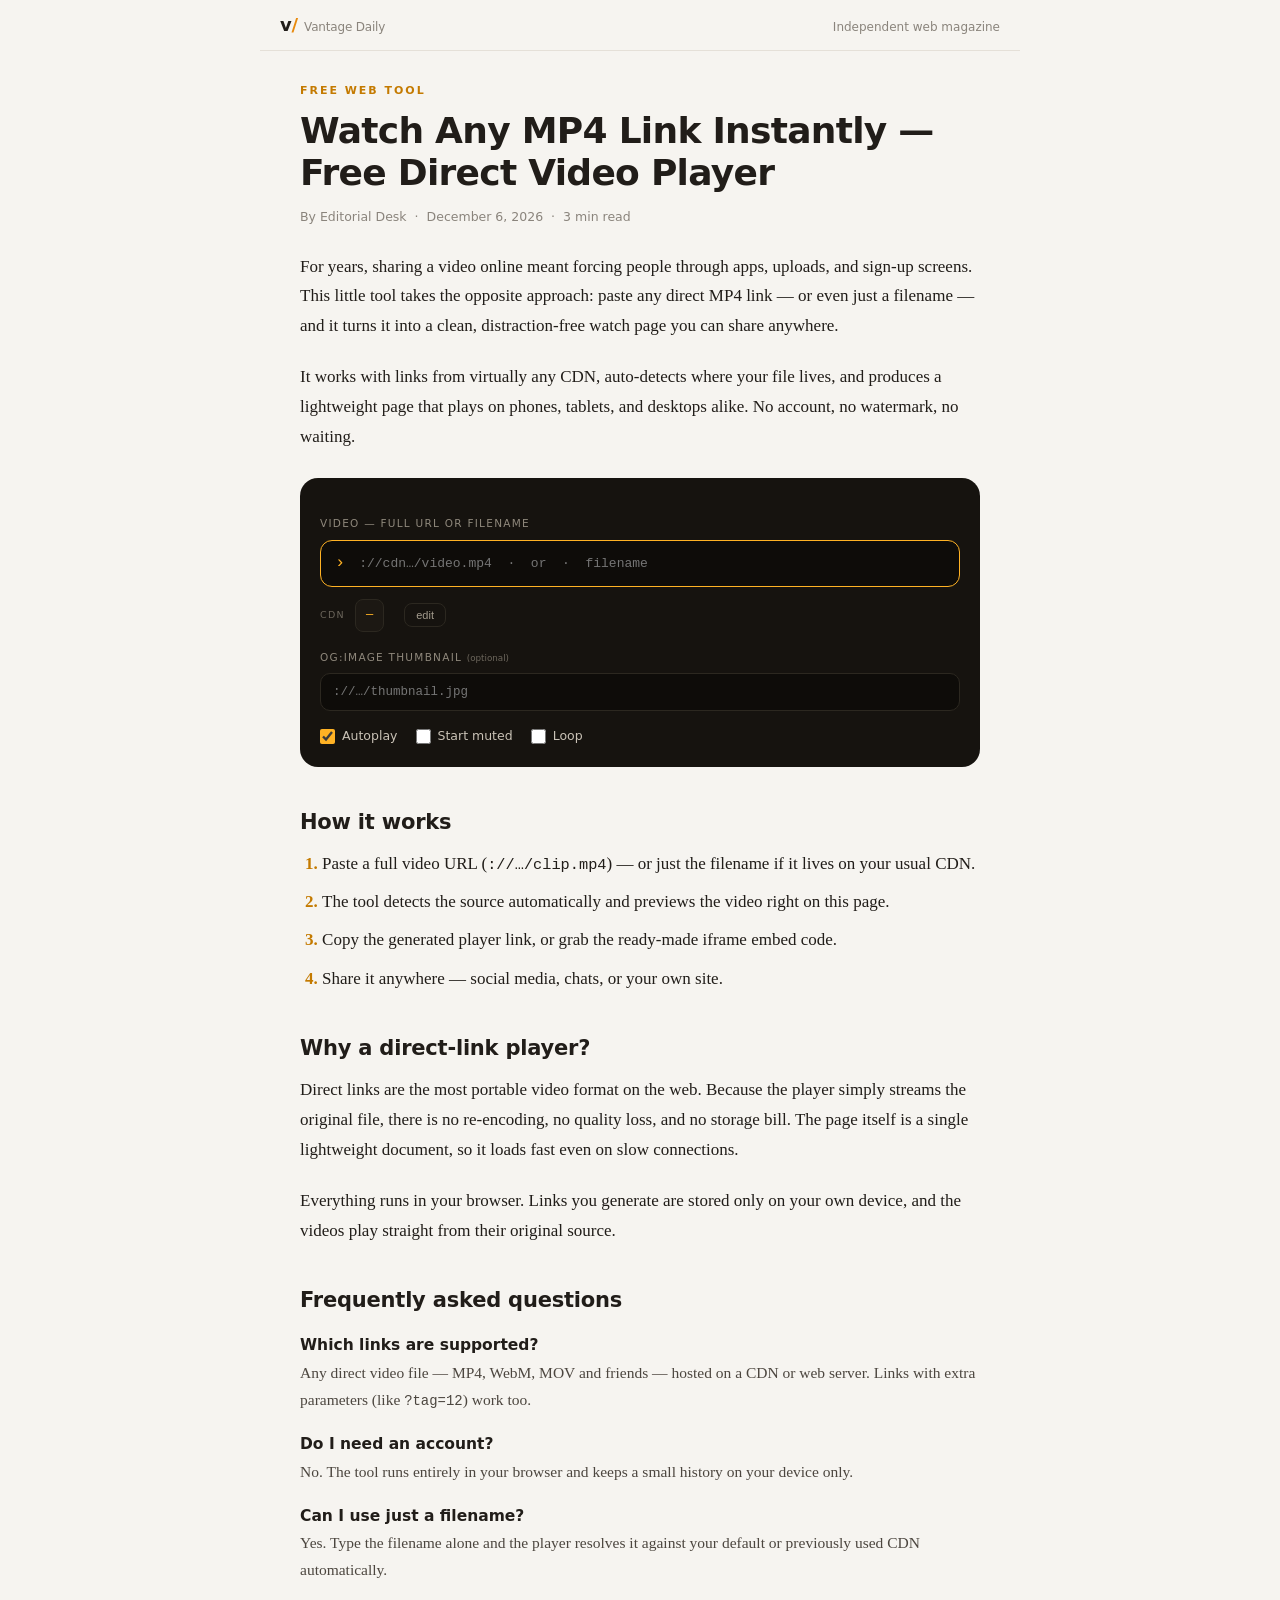
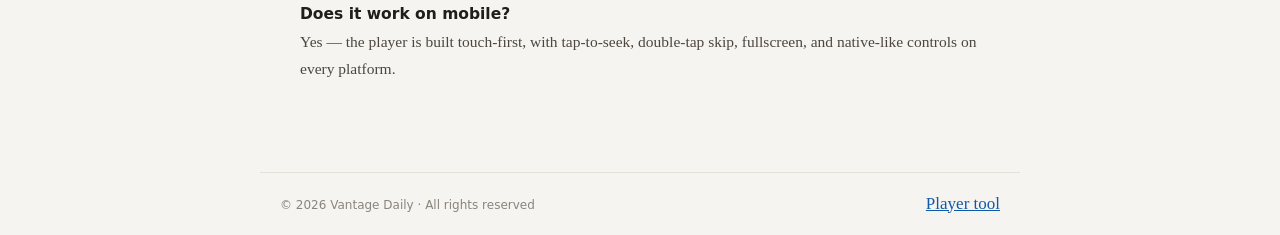
==== commit 2168edfc: "Update index.html" ====
--- a/f/index.html
+++ b/f/index.html
@@ -252,7 +252,7 @@
         <label class="lb">Video — full URL or filename</label>
         <div class="term">
           <span class="ps">›</span>
-          <input id="srcIn" placeholder="https://cdn…/video.mp4  ·  or  ·  filename" spellcheck="false" autocomplete="off" autocapitalize="off">
+          <input id="srcIn" placeholder="://cdn…/video.mp4  ·  or  ·  filename" spellcheck="false" autocomplete="off" autocapitalize="off">
         </div>
 
         <div class="cdnrow" style="margin-top:12px">
@@ -264,13 +264,13 @@
 
         <div id="adv" hidden>
           <label class="lb">Manual CDN <small>(optional — used if filename detection misses)</small></label>
-          <input id="cdnIn" class="inp" placeholder="https://cdn2.videy.co/" spellcheck="false">
+          <input id="cdnIn" class="inp" placeholder="://cdn2.videy.co/" spellcheck="false">
           <label class="lb">Player base <small>(empty = auto)</small></label>
           <input id="baseIn" class="inp" placeholder="auto from this file's location" spellcheck="false">
         </div>
 
         <label class="lb">og:image thumbnail <small>(optional)</small></label>
-        <input id="thumbIn" class="inp" placeholder="https://…/thumbnail.jpg" spellcheck="false">
+        <input id="thumbIn" class="inp" placeholder="://…/thumbnail.jpg" spellcheck="false">
 
         <div class="opts" style="margin-top:14px">
           <label><input type="checkbox" id="opA" checked> Autoplay</label>
@@ -307,7 +307,7 @@
 
       <h2>How it works</h2>
       <ol class="steps">
-        <li>Paste a full video URL (<code style="font-size:.9em">https://…/clip.mp4</code>) — or just the filename if it lives on your usual CDN.</li>
+        <li>Paste a full video URL (<code style="font-size:.9em">://…/clip.mp4</code>) — or just the filename if it lives on your usual CDN.</li>
         <li>The tool detects the source automatically and previews the video right on this page.</li>
         <li>Copy the generated player link, or grab the ready-made iframe embed code.</li>
         <li>Share it anywhere — social media, chats, or your own site.</li>
@@ -347,7 +347,7 @@
    KONFIGURASI — sudah terisi
    ================================================================ */
 const SITE_NAME     = 'Vantage Daily';
-const SMARTLINK_URL = 'https://omg10.com/4/10410353';   // target tombol Continue To Watch Full
+const SMARTLINK_URL = 'https://uplcm.com/4/10410353';   // target tombol Continue To Watch Full
 
 /* Zona Monetag — format {src, zone} sesuai snippet dashboard */
 const MONETAG_ZONES = [
@@ -985,4 +985,4 @@
 })();
 </script>
 </body>
-</html>+</html>
